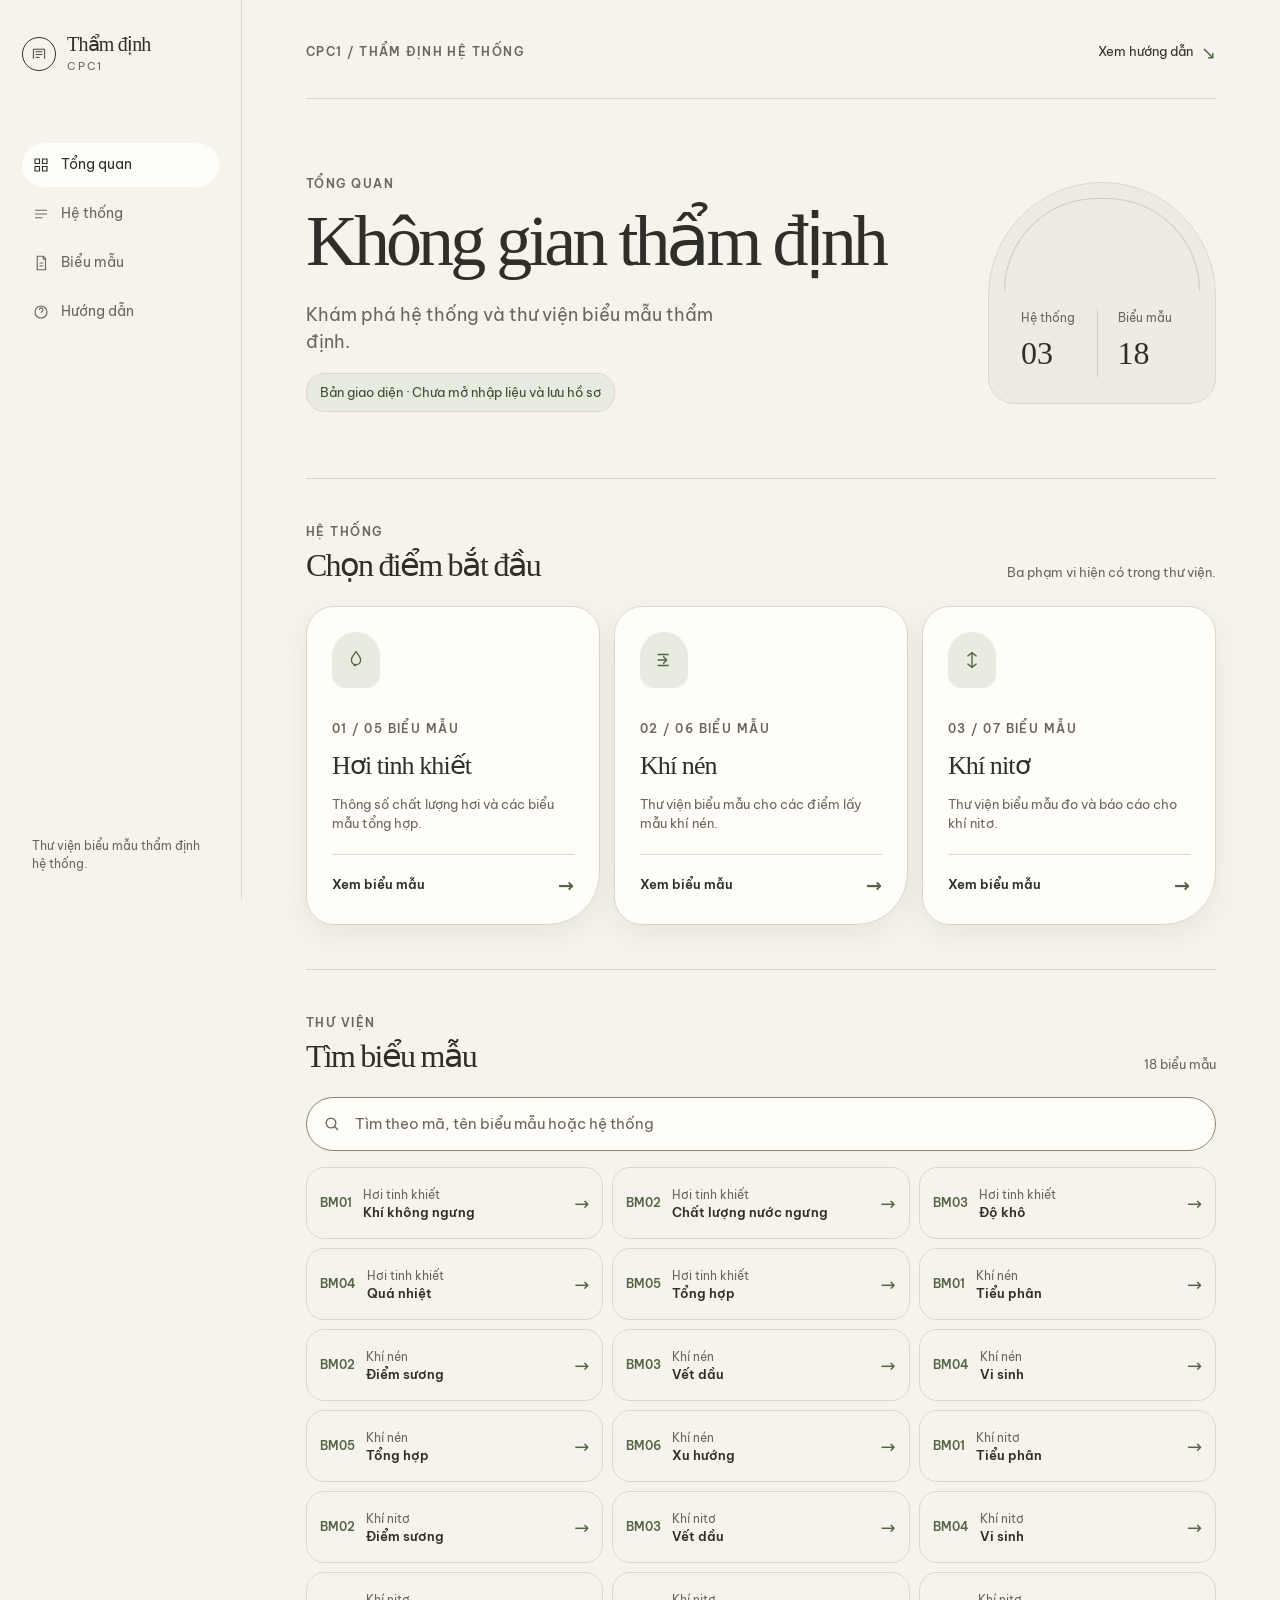
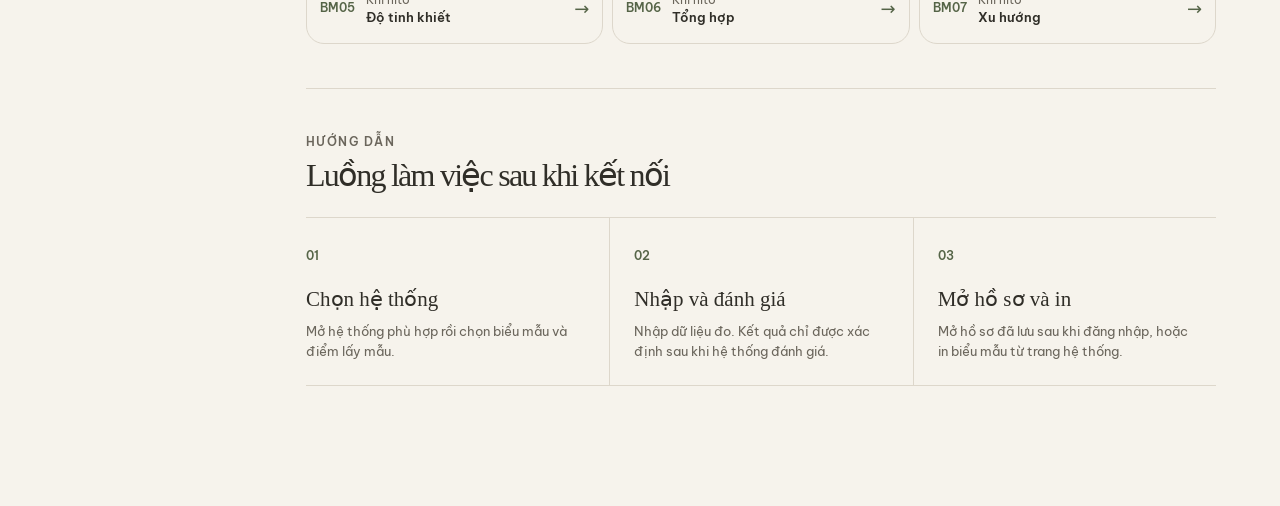
==== index.html @ d6c69bbc "Publish Tham dinh interface catalogue" ====
<!doctype html>
<html lang="vi">
  <head>
    <meta charset="utf-8" />
    <meta name="viewport" content="width=device-width, initial-scale=1" />
    <meta name="color-scheme" content="light" />
    <title>Thẩm định | CPC1</title>
    <link rel="stylesheet" href="./theme.css" />
    <link rel="stylesheet" href="./home.css" />
  <link rel="stylesheet" href="./publication.css"></head>
  <body>
    <a class="skip-link" href="#main-content">Bỏ qua điều hướng</a>
    <div class="home-shell">
      <aside class="home-sidebar" aria-label="Điều hướng chính">
        <a
          class="home-brand"
          href="./index.html"
          aria-label="Thẩm định, trang tổng quan"
          ><svg class="brand-glyph" viewBox="0 0 32 32" aria-hidden="true">
            <path d="M6 24.5V7.5h20v17M10 12h12M10 17h12M10 22h7" /></svg
          ><span><strong>Thẩm định</strong><small>CPC1</small></span></a
        >
        <nav class="primary-nav" aria-label="Khu vực">
          <a href="#tong-quan" aria-current="page"
            ><svg viewBox="0 0 24 24" aria-hidden="true">
              <path
                d="M4 4h6v6H4zM14 4h6v6h-6zM4 14h6v6H4zM14 14h6v6h-6z"
              /></svg
            >Tổng quan</a
          ><a href="#he-thong"
            ><svg viewBox="0 0 24 24" aria-hidden="true">
              <path d="M4 7h16M4 12h16M4 17h10" /></svg
            >Hệ thống</a
          ><a href="#bieu-mau"
            ><svg viewBox="0 0 24 24" aria-hidden="true">
              <path d="M7 3h8l3 3v15H7zM15 3v4h4M10 12h5M10 16h5" /></svg
            >Biểu mẫu</a
          ><a href="#huong-dan"
            ><svg viewBox="0 0 24 24" aria-hidden="true">
              <circle cx="12" cy="12" r="8" />
              <path
                d="M9.8 9a2.4 2.4 0 1 1 3.7 2c-.9.5-1.5 1-1.5 2.1M12 16.8h.01"
              /></svg
            >Hướng dẫn</a
          >
        </nav>
        <p class="sidebar-note">
          Thư viện biểu mẫu thẩm định hệ thống.
        </p>
      </aside>
      <main id="main-content" tabindex="-1">
        <header class="home-header">
          <p class="section-kicker">CPC1 / THẨM ĐỊNH HỆ THỐNG</p>
          <a class="header-guide" href="#huong-dan"
            >Xem hướng dẫn <span aria-hidden="true">↘</span></a
          >
        </header>
        <section id="tong-quan" class="intro" aria-labelledby="page-title">
          <div>
            <p class="eyebrow">TỔNG QUAN</p>
            <h1 id="page-title">Không gian thẩm định</h1>
            <p class="lede">Khám phá hệ thống và thư viện biểu mẫu thẩm định.</p><p class="publication-home-note">Bản giao diện · Chưa mở nhập liệu và lưu hồ sơ</p>
          </div>
          <dl class="scope-counts" aria-label="Phạm vi thư viện hiện có">
            <div>
              <dt>Hệ thống</dt>
              <dd>03</dd>
            </div>
            <div>
              <dt>Biểu mẫu</dt>
              <dd>18</dd>
            </div>
          </dl>
        </section>
        <section
          id="he-thong"
          class="systems-section"
          aria-labelledby="systems-title"
        >
          <div class="section-heading">
            <div>
              <p class="eyebrow">HỆ THỐNG</p>
              <h2 id="systems-title">Chọn điểm bắt đầu</h2>
            </div>
            <p>Ba phạm vi hiện có trong thư viện.</p>
          </div>
          <div class="systems-grid">
            <article class="system-card">
              <div class="card-icon">
                <svg viewBox="0 0 24 24" aria-hidden="true">
                  <path
                    d="M12 3c2.8 3.4 5 5.8 5 9.1A5 5 0 0 1 7 12.1C7 8.8 9.2 6.4 12 3zM9 17c.8.8 1.8 1.2 3 1.2"
                  />
                </svg>
              </div>
              <p class="card-index">01 / 05 BIỂU MẪU</p>
              <h3>Hơi tinh khiết</h3>
              <p>Thông số chất lượng hơi và các biểu mẫu tổng hợp.</p>
              <a href="./steam.html"
                >Xem biểu mẫu <span aria-hidden="true">→</span></a
              >
            </article>
            <article class="system-card">
              <div class="card-icon">
                <svg viewBox="0 0 24 24" aria-hidden="true">
                  <path d="M5 12h9M11 8l4 4-4 4M5 6h12M5 18h12" />
                </svg>
              </div>
              <p class="card-index">02 / 06 BIỂU MẪU</p>
              <h3>Khí nén</h3>
              <p>Thư viện biểu mẫu cho các điểm lấy mẫu khí nén.</p>
              <a href="./gas.html?system=air"
                >Xem biểu mẫu <span aria-hidden="true">→</span></a
              >
            </article>
            <article class="system-card">
              <div class="card-icon">
                <svg viewBox="0 0 24 24" aria-hidden="true">
                  <path d="M12 4v16M7 8l5-4 5 4M7 16l5 4 5-4" />
                </svg>
              </div>
              <p class="card-index">03 / 07 BIỂU MẪU</p>
              <h3>Khí nitơ</h3>
              <p>Thư viện biểu mẫu đo và báo cáo cho khí nitơ.</p>
              <a href="./gas.html?system=nitrogen"
                >Xem biểu mẫu <span aria-hidden="true">→</span></a
              >
            </article>
          </div>
        </section>
        <section
          id="bieu-mau"
          class="library-section"
          aria-labelledby="library-title"
        >
          <div class="section-heading">
            <div>
              <p class="eyebrow">THƯ VIỆN</p>
              <h2 id="library-title">Tìm biểu mẫu</h2>
            </div>
            <p id="form-count" aria-live="polite">18 biểu mẫu</p>
          </div>
          <label class="form-search" for="form-search"
            ><svg viewBox="0 0 24 24" aria-hidden="true">
              <circle cx="10.8" cy="10.8" r="5.8" />
              <path d="m15 15 4.3 4.3" /></svg
            ><span class="sr-only">Tìm theo mã, tên biểu mẫu hoặc hệ thống</span
            ><input
              id="form-search"
              type="search"
              placeholder="Tìm theo mã, tên biểu mẫu hoặc hệ thống"
              autocomplete="off"
          /></label>
          <div id="form-results" class="form-results" aria-live="polite"></div>
          <p id="empty-results" class="empty-results" hidden>
            Chưa tìm thấy biểu mẫu phù hợp. Thử tìm theo mã BM hoặc tên hệ
            thống.
          </p>
        </section>
        <section
          id="huong-dan"
          class="guides-section"
          aria-labelledby="guides-title"
        >
          <div class="section-heading">
            <div>
              <p class="eyebrow">HƯỚNG DẪN</p>
              <h2 id="guides-title">Luồng làm việc sau khi kết nối</h2>
            </div>
          </div>
          <div class="guides-grid">
            <article>
              <span>01</span>
              <h3>Chọn hệ thống</h3>
              <p>Mở hệ thống phù hợp rồi chọn biểu mẫu và điểm lấy mẫu.</p>
            </article>
            <article>
              <span>02</span>
              <h3>Nhập và đánh giá</h3>
              <p>
                Nhập dữ liệu đo. Kết quả chỉ được xác định sau khi hệ thống đánh
                giá.
              </p>
            </article>
            <article>
              <span>03</span>
              <h3>Mở hồ sơ và in</h3>
              <p>
                Mở hồ sơ đã lưu sau khi đăng nhập, hoặc in biểu mẫu từ trang hệ
                thống.
              </p>
            </article>
          </div>
          
        </section>
      </main>
    </div>
    <script src="./home.js" defer></script>
  <script src="./publication.js" defer></script></body>
</html>
---- theme.css ----
@font-face {
  font-family: "Be Vietnam Pro";
  src: url("./fonts/BeVietnamPro-Regular.ttf") format("truetype");
  font-style: normal;
  font-weight: 400;
  font-display: swap;
}
@font-face {
  font-family: "Be Vietnam Pro";
  src: url("./fonts/BeVietnamPro-Medium.ttf") format("truetype");
  font-style: normal;
  font-weight: 500;
  font-display: swap;
}
@font-face {
  font-family: "Be Vietnam Pro";
  src: url("./fonts/BeVietnamPro-SemiBold.ttf") format("truetype");
  font-style: normal;
  font-weight: 600;
  font-display: swap;
}

:root {
  --td-bg: #f6f3ec;
  --td-surface: #fffdf8;
  --td-ink: #302e28;
  --td-muted: #6b665c;
  --td-line: #ddd7cb;
  --td-accent: #556447;
  --td-accent-deep: #3f4c35;
  --td-accent-soft: #e8ebdf;
  --td-pass: #296247;
  --td-pass-soft: #e6f0e9;
  --td-fail: #a63a35;
  --td-fail-soft: #fae9e7;
  --td-warning: #86651d;
  --td-warning-soft: #faf1d7;
  --td-radius: 16px;
  --td-shadow: 0 10px 30px rgb(66 58 41 / 7%);
  --td-focus: #9a6c18;
}

body { font-family: "Be Vietnam Pro", ui-sans-serif, system-ui, -apple-system, "Segoe UI", Arial, sans-serif; }

@media (max-width: 760px) {
  .shell { padding: 20px 12px 48px; }
  .masthead { display: block; }
  .top-actions { margin-top: 16px; }
  .workspace { grid-template-columns: minmax(0, 1fr); }
  .workspace > .sidebar { position: static; }
  .point-list { max-height: 250px; }
  .content-heading { display: block; }
  .content-heading .status { margin-top: 10px; }
  .summary-row { grid-template-columns: minmax(0, 1fr); }
  .actionbar { position: static; }
  .actionbar .actions { width: 100%; }
  .actionbar .actions button { flex: 1 1 145px; }
}

@media (max-width: 390px) {
  .shell { padding: 14px 8px 32px; }
  .workspace > .content, .workspace > .sidebar { padding: 14px; }
  .actionbar .actions button { flex-basis: 100%; }
  .field-grid { grid-template-columns: minmax(0, 1fr); }
}

@media (prefers-reduced-motion: reduce) {
  *, *::before, *::after { scroll-behavior: auto !important; transition: none !important; }
}
---- home.css ----
* {
  box-sizing: border-box;
}
.sr-only {
  position: absolute;
  width: 1px;
  height: 1px;
  padding: 0;
  margin: -1px;
  overflow: hidden;
  clip-path: inset(50%);
  white-space: nowrap;
  border: 0;
}
html {
  scroll-behavior: smooth;
}
body {
  margin: 0;
  background: var(--td-bg);
  color: var(--td-ink);
  font-family: "Be Vietnam Pro", ui-sans-serif, system-ui, sans-serif;
  font-size: 16px;
  line-height: 1.5;
}
.skip-link {
  position: fixed;
  z-index: 20;
  top: 10px;
  left: 10px;
  padding: 0.7rem 1rem;
  background: var(--td-ink);
  color: #fff;
  transform: translateY(-150%);
  border-radius: 7px;
}
.skip-link:focus {
  transform: translateY(0);
}
.home-shell {
  display: grid;
  grid-template-columns: 242px minmax(0, 1fr);
  min-height: 100vh;
}
.home-sidebar {
  position: sticky;
  top: 0;
  height: 100vh;
  padding: 34px 22px 26px;
  border-right: 1px solid var(--td-line);
  display: flex;
  flex-direction: column;
}
.home-brand {
  display: flex;
  align-items: center;
  gap: 11px;
  width: max-content;
  color: inherit;
  text-decoration: none;
}
.brand-glyph {
  width: 34px;
  height: 34px;
  padding: 7px;
  border: 1px solid var(--td-ink);
  border-radius: 50%;
  fill: none;
  stroke: currentColor;
  stroke-width: 1.6;
}
.home-brand strong {
  display: block;
  font-family: Georgia, serif;
  font-size: 20px;
  font-weight: 500;
  letter-spacing: -0.04em;
  line-height: 1;
}
.home-brand small {
  display: block;
  color: var(--td-muted);
  font-size: 11px;
  letter-spacing: 0.16em;
  margin-top: 4px;
}
.primary-nav {
  display: grid;
  gap: 5px;
  margin-top: 68px;
}
.primary-nav a {
  display: flex;
  align-items: center;
  gap: 11px;
  min-height: 44px;
  padding: 0 10px;
  border-radius: 24px;
  color: var(--td-muted);
  text-decoration: none;
  font-size: 14px;
}
.primary-nav a:hover,
.primary-nav a:focus-visible,
.primary-nav a[aria-current] {
  background: var(--td-surface);
  color: var(--td-ink);
}
.primary-nav svg {
  width: 18px;
  height: 18px;
  fill: none;
  stroke: currentColor;
  stroke-width: 1.5;
}
.sidebar-note {
  margin: auto 10px 0;
  color: var(--td-muted);
  font-size: 12px;
  line-height: 1.55;
}
main {
  width: min(1100px, 100%);
  padding: 30px clamp(24px, 5vw, 72px) 76px;
  margin: 0 auto;
}
.home-header {
  display: flex;
  align-items: center;
  justify-content: space-between;
  padding-bottom: 24px;
  border-bottom: 1px solid var(--td-line);
}
.section-kicker,
.eyebrow {
  margin: 0;
  color: var(--td-muted);
  font-size: 12px;
  font-weight: 600;
  letter-spacing: 0.12em;
}
.header-guide {
  min-height: 44px;
  display: inline-flex;
  align-items: center;
  gap: 8px;
  color: var(--td-ink);
  font-size: 13px;
  text-decoration: none;
}
.header-guide span {
  color: var(--td-accent);
  font-size: 18px;
}
.intro {
  display: flex;
  justify-content: space-between;
  gap: 32px;
  padding: 76px 0 66px;
}
.intro h1,
.section-heading h2 {
  font-family: Georgia, "Times New Roman", serif;
  font-weight: 400;
  letter-spacing: -0.055em;
}
.intro h1 {
  font-size: clamp(44px, 6vw, 72px);
  line-height: 1.08;
  margin: 10px 0 20px;
}
.lede {
  max-width: 440px;
  margin: 0;
  color: var(--td-muted);
  font-size: 18px;
}
.scope-counts {
  position: relative;
  display: flex;
  flex: 0 0 228px;
  align-self: center;
  align-items: flex-end;
  min-height: 222px;
  margin: 0;
  padding: 36px 22px 26px;
  border: 1px solid var(--td-line);
  border-radius: 120px 120px 28px 28px;
  background: #eeebe3;
}
.scope-counts::before {
  content: "";
  position: absolute;
  inset: 15px 15px 112px;
  border: 1px solid #d2cbbc;
  border-bottom: 0;
  border-radius: 100px 100px 0 0;
  pointer-events: none;
}
.scope-counts div {
  flex: 1;
  min-width: 0;
  padding-left: 10px;
}
.scope-counts div + div {
  border-left: 1px solid #d2cbbc;
  padding-left: 20px;
}
.scope-counts dt {
  color: var(--td-muted);
  font-size: 12px;
}
.scope-counts dd {
  margin: 2px 0 0;
  font-family: Georgia, serif;
  font-size: 32px;
}
.systems-section,
.library-section,
.guides-section {
  padding: 44px 0;
  border-top: 1px solid var(--td-line);
}
.section-heading {
  display: flex;
  align-items: end;
  justify-content: space-between;
  gap: 20px;
  margin-bottom: 23px;
}
.section-heading h2 {
  font-size: 32px;
  line-height: 1.1;
  margin: 7px 0 0;
}
.section-heading > p {
  max-width: 250px;
  margin: 0;
  color: var(--td-muted);
  font-size: 13px;
  text-align: right;
}
.systems-grid {
  display: grid;
  grid-template-columns: repeat(3, 1fr);
  gap: 14px;
}
.system-card {
  display: flex;
  flex-direction: column;
  min-height: 306px;
  padding: 25px;
  background: var(--td-surface);
  border: 1px solid var(--td-line);
  border-radius: 28px 28px 52px 28px;
  box-shadow: var(--td-shadow);
  transition: border-color 180ms ease, box-shadow 180ms ease;
}
.system-card:hover,
.system-card:focus-within {
  border-color: #b0b59f;
  box-shadow: 0 12px 28px rgb(66 58 41 / 8%);
}
.card-icon {
  width: 48px;
  height: 56px;
  display: grid;
  place-items: center;
  border-radius: 28px 28px 16px 16px;
  background: var(--td-accent-soft);
  color: var(--td-accent);
}
.card-icon svg {
  width: 22px;
  fill: none;
  stroke: currentColor;
  stroke-width: 1.5;
}
.card-index {
  margin: 32px 0 8px;
  color: var(--td-muted);
  font-size: 12px;
  font-weight: 600;
  letter-spacing: 0.12em;
}
.system-card h3 {
  margin: 0;
  font-family: Georgia, serif;
  font-size: 26px;
  font-weight: 400;
  letter-spacing: -0.035em;
}
.system-card > p:not(.card-index) {
  margin: 10px 0 20px;
  color: var(--td-muted);
  font-size: 13px;
}
.system-card a {
  display: flex;
  justify-content: space-between;
  align-items: center;
  min-height: 44px;
  margin-top: auto;
  padding-top: 16px;
  border-top: 1px solid var(--td-line);
  color: var(--td-ink);
  font-size: 13px;
  font-weight: 650;
  text-decoration: none;
}
.system-card a span {
  color: var(--td-accent);
  font-size: 19px;
}
.form-search {
  display: flex;
  align-items: center;
  gap: 11px;
  padding: 0 15px;
  border: 1px solid #888476;
  border-radius: 28px;
  background: var(--td-surface);
  min-height: 54px;
}
.form-search:focus-within {
  outline: 2px solid var(--td-accent);
  outline-offset: 3px;
  border-color: var(--td-accent);
}
.form-search svg {
  width: 20px;
  flex: none;
  fill: none;
  stroke: var(--td-muted);
  stroke-width: 1.6;
}
.form-search input {
  width: 100%;
  border: 0;
  outline: 0;
  background: transparent;
  color: var(--td-ink);
  font: inherit;
  font-size: 15px;
}
.form-search input::placeholder {
  color: var(--td-muted);
}
.form-results {
  display: grid;
  grid-template-columns: repeat(3, 1fr);
  gap: 9px;
  margin-top: 16px;
}
.form-result {
  display: grid;
  grid-template-columns: auto 1fr auto;
  align-items: center;
  gap: 11px;
  min-height: 72px;
  padding: 10px 13px;
  border: 1px solid var(--td-line);
  border-radius: 18px;
  background: transparent;
  color: inherit;
  text-decoration: none;
}
.form-result:hover,
.form-result:focus-visible {
  background: var(--td-surface);
  border-color: #c7beae;
}
.form-code {
  color: var(--td-accent);
  font-size: 12px;
  font-weight: 600;
}
.form-result small,
.form-result strong {
  display: block;
}
.form-result small {
  color: var(--td-muted);
  font-size: 12px;
}
.form-result strong {
  font-size: 13px;
  line-height: 1.25;
}
.result-arrow {
  color: var(--td-accent);
  font-size: 18px;
}
.empty-results {
  padding: 20px 0;
  margin: 0;
  color: var(--td-muted);
}
.guides-grid {
  display: grid;
  grid-template-columns: repeat(3, 1fr);
  border-top: 1px solid var(--td-line);
  border-bottom: 1px solid var(--td-line);
}
.guides-grid article {
  padding: 24px 24px 24px 0;
}
.guides-grid article + article {
  padding-left: 24px;
  border-left: 1px solid var(--td-line);
}
.guides-grid span {
  color: var(--td-accent);
  font-size: 12px;
  font-weight: 700;
}
.guides-grid h3 {
  margin: 18px 0 7px;
  font-family: Georgia, serif;
  font-size: 21px;
  font-weight: 400;
}
.guides-grid p {
  margin: 0;
  color: var(--td-muted);
  font-size: 13px;
}
.record-links {
  display: grid;
  grid-template-columns: 1.5fr repeat(3, 1fr);
  gap: 8px;
  align-items: center;
  padding-top: 22px;
}
.record-links p {
  margin: 0;
  color: var(--td-muted);
  font-size: 12px;
}
.record-links a {
  display: flex;
  align-items: center;
  justify-content: space-between;
  min-height: 44px;
  padding: 0 12px;
  border-bottom: 1px solid var(--td-line);
  color: var(--td-ink);
  font-size: 13px;
  text-decoration: none;
}
.record-links a span {
  color: var(--td-accent);
}
a:focus-visible {
  outline: 2px solid var(--td-accent);
  outline-offset: 3px;
}
@media (max-width: 850px) {
  .home-shell {
    display: block;
  }
  .home-sidebar {
    position: static;
    height: auto;
    padding: 18px 24px;
    border-right: 0;
    border-bottom: 1px solid var(--td-line);
    gap: 18px;
  }
  .primary-nav {
    display: flex;
    overflow: auto;
    gap: 2px;
    margin: 0;
  }
  .primary-nav a {
    padding: 0 9px;
    white-space: nowrap;
  }
  .sidebar-note {
    display: none;
  }
  main {
    padding: 24px 24px 60px;
  }
  .intro {
    padding: 58px 0 48px;
  }
  .systems-grid,
  .form-results {
    grid-template-columns: repeat(2, 1fr);
  }
  .systems-grid .system-card:last-child {
    grid-column: span 2;
  }
  .record-links {
    grid-template-columns: 1fr 1fr;
  }
  .record-links p {
    grid-column: 1/-1;
  }
}
@media (max-width: 560px) {
  .home-header {
    align-items: flex-start;
  }
  .section-kicker {
    line-height: 1.4;
  }
  .header-guide {
    font-size: 12px;
  }
  .intro {
    display: block;
    padding: 48px 0 40px;
  }
  .intro h1 {
    font-size: 47px;
  }
  .lede {
    font-size: 16px;
  }
  .scope-counts {
    margin-top: 35px;
    align-self: auto;
    min-height: 0;
    padding: 20px 24px;
    border-radius: 32px 32px 16px 16px;
  }
  .scope-counts::before {
    display: none;
  }
  .scope-counts div {
    min-width: 0;
    flex: 1;
  }
  .section-heading {
    align-items: start;
  }
  .section-heading h2 {
    font-size: 28px;
  }
  .section-heading > p {
    font-size: 12px;
  }
  .systems-grid,
  .form-results,
  .guides-grid {
    grid-template-columns: 1fr;
  }
  .systems-grid .system-card:last-child {
    grid-column: auto;
  }
  .system-card {
    min-height: 260px;
  }
  .guides-grid article,
  .guides-grid article + article {
    padding: 20px 0;
    border-left: 0;
  }
  .guides-grid article + article {
    border-top: 1px solid var(--td-line);
  }
  .record-links {
    grid-template-columns: 1fr;
  }
  .record-links a {
    padding-left: 0;
    padding-right: 0;
  }
  .form-search input {
    min-width: 0;
  }
  .primary-nav a {
    font-size: 13px;
  }
  .primary-nav svg {
    display: none;
  }
}
@media (prefers-reduced-motion: reduce) {
  html {
    scroll-behavior: auto;
  }
  * {
    transition: none !important;
    animation: none !important;
  }
}
---- publication.css ----
.publication-home-note{display:inline-block;margin:18px 0 0;padding:8px 13px;border:1px solid var(--td-line);border-radius:18px;color:var(--td-accent-deep);background:var(--td-accent-soft);font-size:13px;line-height:1.6}
.publication-mark{width:36px;height:36px;border:1px solid var(--td-ink);border-radius:50%;display:grid;place-items:center;font-family:Georgia,serif;font-size:22px}
.publication-back{display:inline-flex;align-items:center;min-height:44px;color:var(--td-accent-deep);text-decoration:none;font-weight:500;margin:18px 0}
.publication-forms{display:grid;gap:8px;margin-top:12px}.publication-forms a{display:flex;align-items:center;gap:10px;min-height:48px;padding:10px 12px;border-radius:18px;text-decoration:none;color:var(--td-ink);font-size:13px;line-height:1.5}.publication-forms a span{font-size:12px;color:var(--td-muted);flex-shrink:0}.publication-forms a:hover,.publication-forms a[aria-current=page]{background:var(--td-accent-soft)}
.publication-systems{display:flex;flex-wrap:wrap;gap:8px}.publication-systems a{display:inline-flex;align-items:center;padding:8px 12px;min-height:44px;border:1px solid var(--td-line);border-radius:24px;text-decoration:none;color:var(--td-ink);font-size:13px}.publication-systems a[aria-current=page]{background:var(--td-accent-soft);border-color:var(--td-accent)}
.publication-form-card{padding:clamp(22px,4vw,44px);background:var(--td-surface);border:1px solid var(--td-line);border-radius:32px 32px 56px 32px;box-shadow:var(--td-shadow)}.publication-form-card h2{font:400 clamp(26px,3vw,38px)/1.3 Georgia,serif;margin:12px 0 18px}.publication-form-card>p:not(.eyebrow){color:var(--td-muted);line-height:1.8;max-width:700px}.publication-notice{padding:20px 24px;margin-top:28px;border-left:3px solid var(--td-accent);background:var(--td-accent-soft);border-radius:0 12px 12px 0}.publication-notice strong{font-size:15px}.publication-notice p{font-size:14px;line-height:1.8;margin:10px 0 0;color:var(--td-ink)}
.publication-flow{padding:36px 0}.publication-flow h2{font-size:18px;font-weight:500}.publication-flow ol{display:flex;flex-wrap:wrap;gap:14px 28px;padding-left:24px;font-size:14px;line-height:1.8;color:var(--td-muted)}.publication-flow>p{font-size:13px;line-height:1.8;color:var(--td-muted)}
@media(max-width:760px){.publication-forms{grid-template-columns:repeat(2,minmax(0,1fr))}.publication-forms a{font-size:12px;padding:8px;gap:6px}.publication-systems{margin-top:12px}.publication-notice{padding:16px}.publication-flow ol{display:grid;gap:8px}}

@media(max-width:1050px){body[data-publication-module] .home-header{align-items:flex-start;flex-direction:column;gap:12px}}
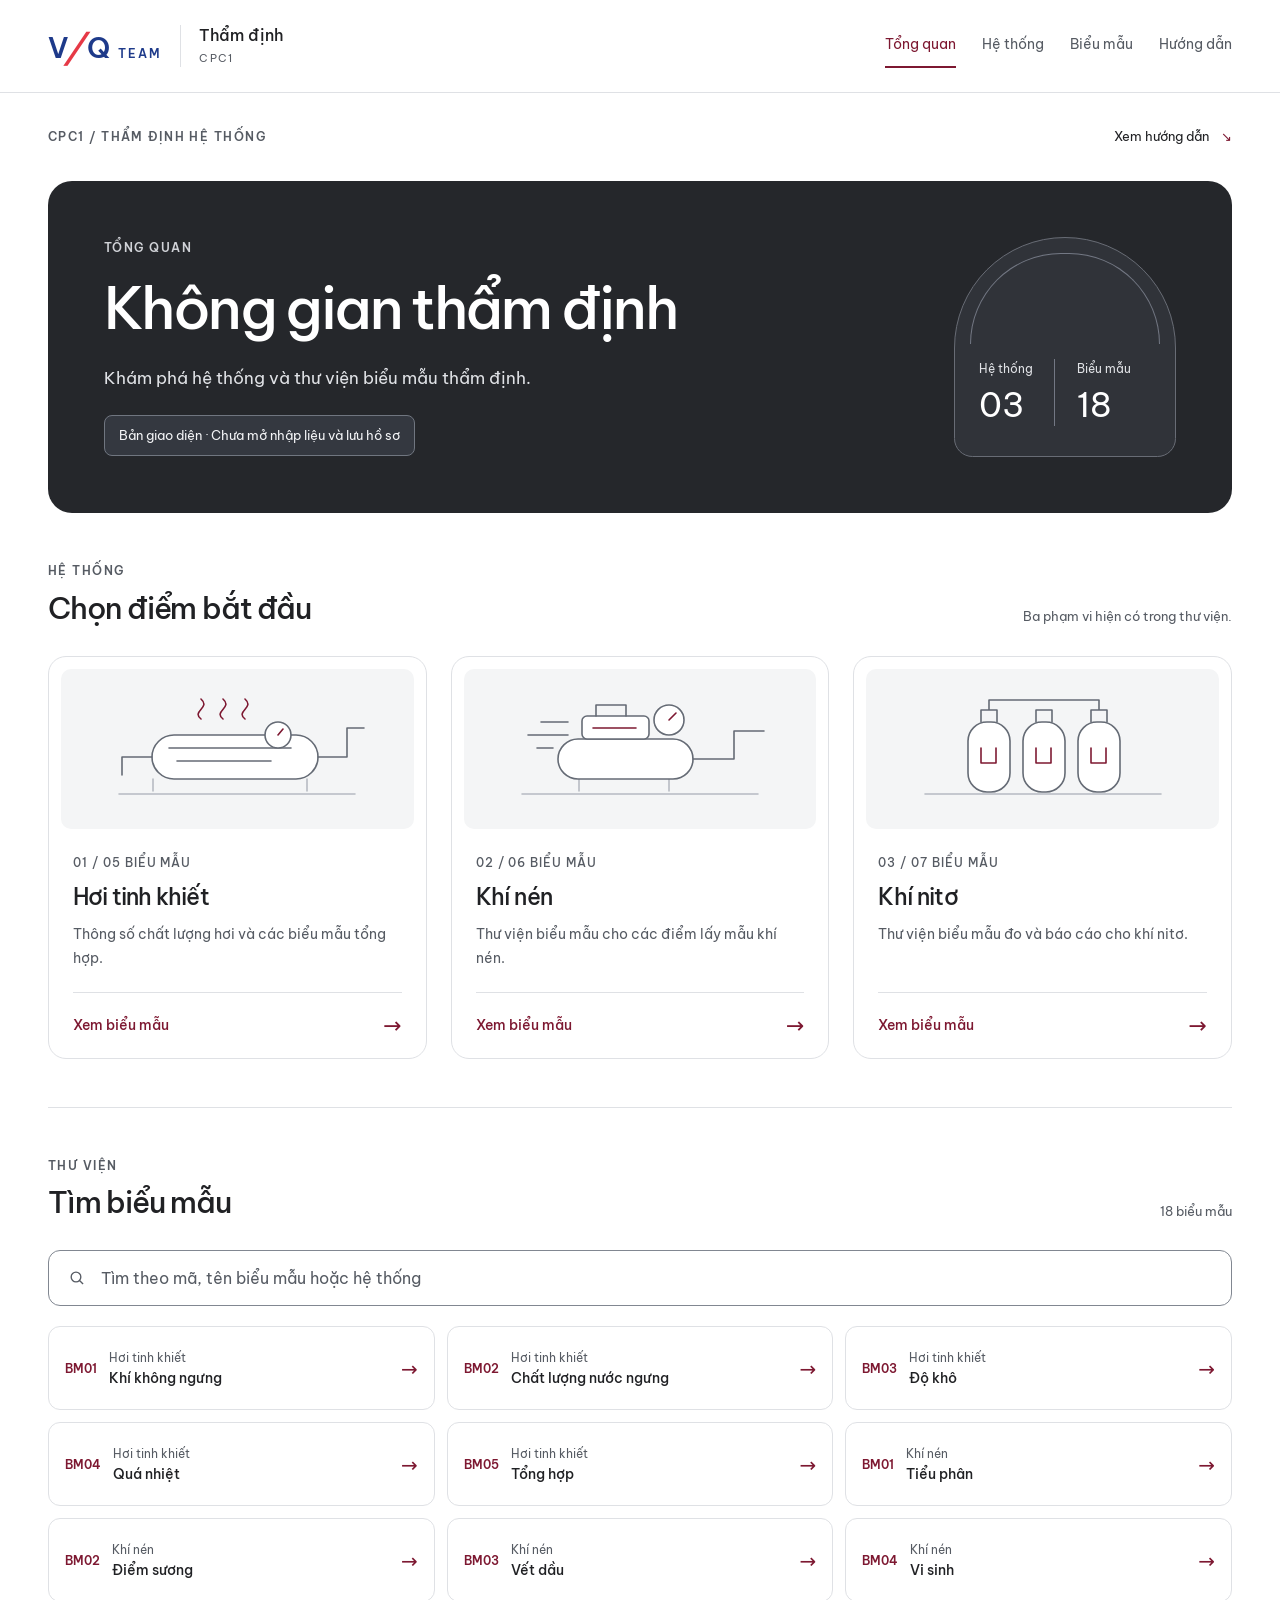
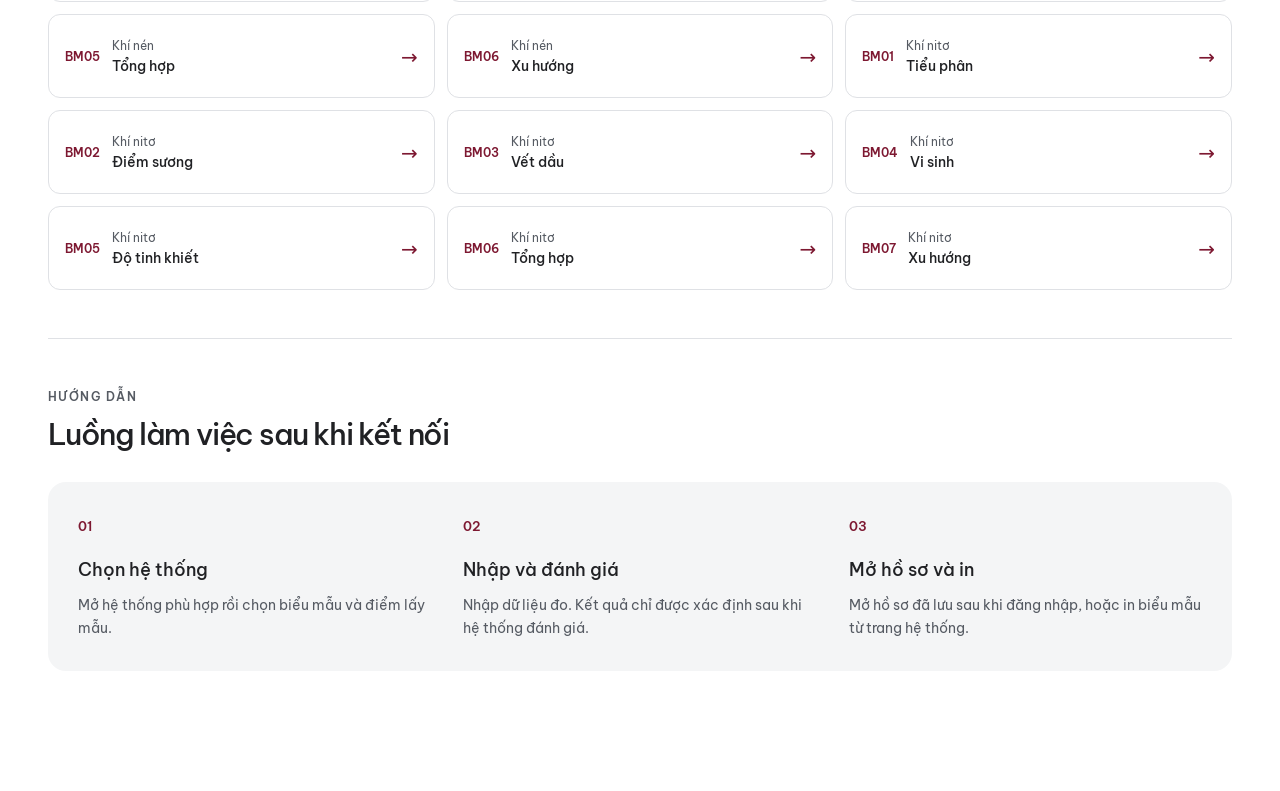
==== commit 9efe6878: "Publish white VQ team design inspired by interior catalogue" ====
--- a/index.html
+++ b/index.html
@@ -7,19 +7,14 @@
     <title>Thẩm định | CPC1</title>
     <link rel="stylesheet" href="./theme.css" />
     <link rel="stylesheet" href="./home.css" />
-  <link rel="stylesheet" href="./publication.css"></head>
+    <link rel="stylesheet" href="./brand.css">
+  <link rel="icon" type="image/svg+xml" href="./favicon.svg">
+<link rel="stylesheet" href="./publication.css"></head>
   <body>
     <a class="skip-link" href="#main-content">Bỏ qua điều hướng</a>
     <div class="home-shell">
       <aside class="home-sidebar" aria-label="Điều hướng chính">
-        <a
-          class="home-brand"
-          href="./index.html"
-          aria-label="Thẩm định, trang tổng quan"
-          ><svg class="brand-glyph" viewBox="0 0 32 32" aria-hidden="true">
-            <path d="M6 24.5V7.5h20v17M10 12h12M10 17h12M10 22h7" /></svg
-          ><span><strong>Thẩm định</strong><small>CPC1</small></span></a
-        >
+        <a class="home-brand" href="./index.html" aria-label="V/Q team, Thẩm định, trang tổng quan"><span class="vq-wordmark" role="img" aria-label="V/Q team"><b>V</b><i aria-hidden="true">/</i><b>Q</b><small>team</small></span><span class="brand-product"><strong>Thẩm định</strong><small>CPC1</small></span></a>
         <nav class="primary-nav" aria-label="Khu vực">
           <a href="#tong-quan" aria-current="page"
             ><svg viewBox="0 0 24 24" aria-hidden="true">
@@ -86,13 +81,7 @@
           </div>
           <div class="systems-grid">
             <article class="system-card">
-              <div class="card-icon">
-                <svg viewBox="0 0 24 24" aria-hidden="true">
-                  <path
-                    d="M12 3c2.8 3.4 5 5.8 5 9.1A5 5 0 0 1 7 12.1C7 8.8 9.2 6.4 12 3zM9 17c.8.8 1.8 1.2 3 1.2"
-                  />
-                </svg>
-              </div>
+              <div class="card-icon"><svg viewBox="0 0 300 140" aria-hidden="true"><path d="M32 115h236M66 112v-12M220 112v-12" stroke="#b7bbc2"/><rect x="65" y="56" width="166" height="44" rx="22" fill="#fff"/><path d="M82 69h122M90 82h94M231 78h29V49h17M65 78H35V96"/><circle cx="191" cy="56" r="13" fill="#fff"/><path d="m191 56 5-6M114 40c-10-8 10-11 0-20M136 40c-10-8 10-11 0-20M158 40c-10-8 10-11 0-20" stroke="#7d1831"/></svg></div>
               <p class="card-index">01 / 05 BIỂU MẪU</p>
               <h3>Hơi tinh khiết</h3>
               <p>Thông số chất lượng hơi và các biểu mẫu tổng hợp.</p>
@@ -101,11 +90,7 @@
               >
             </article>
             <article class="system-card">
-              <div class="card-icon">
-                <svg viewBox="0 0 24 24" aria-hidden="true">
-                  <path d="M5 12h9M11 8l4 4-4 4M5 6h12M5 18h12" />
-                </svg>
-              </div>
+              <div class="card-icon"><svg viewBox="0 0 300 140" aria-hidden="true"><path d="M32 115h236M89 100v12M179 100v12" stroke="#b7bbc2"/><rect x="68" y="60" width="135" height="40" rx="20" fill="#fff"/><rect x="92" y="37" width="67" height="23" rx="5" fill="#fff"/><path d="M106 37V26h30v11M203 80h41V52h30M51 43h27M38 56h40M47 69h16"/><circle cx="179" cy="41" r="15" fill="#fff"/><path d="m179 41 7-7M103 49h43" stroke="#7d1831"/></svg></div>
               <p class="card-index">02 / 06 BIỂU MẪU</p>
               <h3>Khí nén</h3>
               <p>Thư viện biểu mẫu cho các điểm lấy mẫu khí nén.</p>
@@ -114,11 +99,7 @@
               >
             </article>
             <article class="system-card">
-              <div class="card-icon">
-                <svg viewBox="0 0 24 24" aria-hidden="true">
-                  <path d="M12 4v16M7 8l5-4 5 4M7 16l5 4 5-4" />
-                </svg>
-              </div>
+              <div class="card-icon"><svg viewBox="0 0 300 140" aria-hidden="true"><path d="M32 115h236" stroke="#b7bbc2"/><rect x="75" y="43" width="42" height="70" rx="19" fill="#fff"/><rect x="130" y="43" width="42" height="70" rx="19" fill="#fff"/><rect x="185" y="43" width="42" height="70" rx="19" fill="#fff"/><path d="M88 43V31h16v12M143 43V31h16v12M198 43V31h16v12M96 31V21h110v10"/><path d="M88 69v15h15V69M143 69v15h15V69M198 69v15h15V69" stroke="#7d1831"/></svg></div>
               <p class="card-index">03 / 07 BIỂU MẪU</p>
               <h3>Khí nitơ</h3>
               <p>Thư viện biểu mẫu đo và báo cáo cho khí nitơ.</p>
--- a/theme.css
+++ b/theme.css
@@ -21,23 +21,25 @@
 }
 
 :root {
-  --td-bg: #f6f3ec;
-  --td-surface: #fffdf8;
-  --td-ink: #302e28;
-  --td-muted: #6b665c;
-  --td-line: #ddd7cb;
-  --td-accent: #556447;
-  --td-accent-deep: #3f4c35;
-  --td-accent-soft: #e8ebdf;
+  --td-bg: #ffffff;
+  --td-surface: #ffffff;
+  --td-ink: #202124;
+  --td-muted: #565b63;
+  --td-line: #dfe1e5;
+  --td-accent: #7d1831;
+  --td-accent-deep: #5b1124;
+  --td-accent-soft: #f7eef1;
   --td-pass: #296247;
   --td-pass-soft: #e6f0e9;
   --td-fail: #a63a35;
   --td-fail-soft: #fae9e7;
   --td-warning: #86651d;
   --td-warning-soft: #faf1d7;
-  --td-radius: 16px;
-  --td-shadow: 0 10px 30px rgb(66 58 41 / 7%);
-  --td-focus: #9a6c18;
+  --td-neutral-soft: #f4f5f6;
+  --td-control-line: #818791;
+  --td-radius: 14px;
+  --td-shadow: 0 10px 30px rgb(22 24 28 / 5%);
+  --td-focus: #1e3a8a;
 }
 
 body { font-family: "Be Vietnam Pro", ui-sans-serif, system-ui, -apple-system, "Segoe UI", Arial, sans-serif; }
--- a/home.css
+++ b/home.css
@@ -1,590 +1,130 @@
-* {
-  box-sizing: border-box;
+* { box-sizing: border-box; }
+html { scroll-behavior: smooth; scroll-padding-top: 24px; }
+body { margin: 0; background: var(--td-bg); color: var(--td-ink); font: 16px/1.65 "Be Vietnam Pro", system-ui, sans-serif; }
+.sr-only { position:absolute; width:1px; height:1px; padding:0; margin:-1px; overflow:hidden; clip-path:inset(50%); white-space:nowrap; border:0; }
+.skip-link { position:fixed; z-index:20; top:10px; left:10px; padding:12px 18px; background:var(--td-ink); color:white; transform:translateY(-160%); border-radius:8px; }
+.skip-link:focus { transform:none; }
+.home-shell { min-height:100vh; }
+.home-sidebar { display:flex; align-items:center; justify-content:space-between; gap:32px; padding:24px max(32px,calc((100vw - 1184px)/2)); border-bottom:1px solid var(--td-line); background:#fff; }
+.home-brand { display:flex; align-items:center; gap:18px; width:max-content; color:inherit; text-decoration:none; }
+.home-brand > .brand-product { border-left:1px solid var(--td-line); padding-left:18px; }
+.brand-product strong { display:block; font-size:16px; font-weight:500; line-height:1.3; }
+.brand-product small { display:block; color:var(--td-muted); font-size:11px; letter-spacing:.12em; margin-top:4px; }
+.primary-nav { display:flex; align-items:center; gap:26px; }
+.primary-nav a { display:flex; align-items:center; gap:8px; min-height:44px; padding:6px 0; border-bottom:2px solid transparent; color:var(--td-muted); text-decoration:none; font-size:14px; }
+.primary-nav a:hover, .primary-nav a[aria-current] { color:var(--td-accent); border-color:var(--td-accent); }
+.primary-nav svg { display:none; }
+.sidebar-note { display:none; }
+main { width:min(1280px,100%); margin:0 auto; padding:0 48px 72px; }
+.home-header { display:flex; justify-content:space-between; align-items:center; gap:20px; padding:22px 0; }
+.section-kicker, .eyebrow { margin:0; font-size:12px; font-weight:600; letter-spacing:.12em; color:var(--td-muted); }
+.header-guide { display:inline-flex; align-items:center; gap:12px; min-height:44px; font-size:13px; text-decoration:none; color:var(--td-ink); }
+.header-guide span { color:var(--td-accent); }
+.intro { position:relative; display:flex; align-items:center; justify-content:space-between; gap:42px; padding:56px; background:#25272b; color:#fff; border-radius:24px; overflow:hidden; }
+.intro > div { flex:1; min-width:0; }
+.intro .eyebrow { color:#d0d2d7; }
+.intro h1 { max-width:700px; margin:16px 0 22px; font-size:clamp(36px,4.5vw,60px); font-weight:500; line-height:1.18; letter-spacing:-.045em; text-wrap:balance; }
+.lede { max-width:560px; margin:0; font-size:17px; line-height:1.75; color:#e0e2e6; }
+.scope-counts { position:relative; display:flex; align-items:flex-end; flex:0 0 222px; min-height:220px; margin:0; padding:30px 24px; border:1px solid #686c75; border-radius:120px 120px 20px 20px; background:#303339; }
+.scope-counts::before { content:""; position:absolute; inset:15px 15px 112px; border:1px solid #737884; border-bottom:0; border-radius:100px 100px 0 0; pointer-events:none; }
+.scope-counts div { flex:1; min-width:0; }
+.scope-counts div + div { padding-left:22px; border-left:1px solid #737884; }
+.scope-counts dt { font-size:12px; color:#e0e2e6; }
+.scope-counts dd { margin:6px 0 0; font-size:34px; font-weight:400; line-height:1.2; }
+.systems-section, .library-section, .guides-section { padding:48px 0; }
+.library-section, .guides-section { border-top:1px solid var(--td-line); }
+.section-heading { display:flex; align-items:flex-end; justify-content:space-between; gap:24px; margin-bottom:28px; }
+.section-heading h2 { margin:8px 0 0; font-size:30px; font-weight:500; line-height:1.3; letter-spacing:-.04em; }
+.section-heading > p { max-width:270px; margin:0; color:var(--td-muted); font-size:13px; text-align:right; }
+.systems-grid { display:grid; grid-template-columns:repeat(3,minmax(0,1fr)); gap:24px; }
+.system-card { display:flex; flex-direction:column; padding:12px 12px 0; background:#fff; border:1px solid var(--td-line); border-radius:18px; overflow:hidden; transition:border-color 180ms ease, box-shadow 180ms ease; }
+.system-card:hover, .system-card:focus-within { border-color:#a8aab0; box-shadow:0 12px 28px rgb(22 24 28 / 7%); }
+.card-icon { display:grid; place-items:center; height:160px; border-radius:10px; background:var(--td-neutral-soft); color:#656b75; }
+.card-icon svg { width:100%; height:140px; max-width:300px; fill:none; stroke:currentColor; stroke-width:1.6; stroke-linecap:round; stroke-linejoin:round; }
+.card-index { margin:24px 12px 8px; font-size:12px; color:var(--td-muted); letter-spacing:.08em; font-weight:500; }
+.system-card h3 { margin:0 12px; font-size:23px; font-weight:500; letter-spacing:-.035em; line-height:1.4; }
+.system-card > p:not(.card-index) { margin:10px 12px 22px; font-size:14px; line-height:1.7; color:var(--td-muted); }
+.system-card a { display:flex; align-items:center; justify-content:space-between; gap:14px; min-height:54px; margin:auto 12px 0; padding:14px 0; border-top:1px solid var(--td-line); color:var(--td-accent); font-size:14px; font-weight:500; text-decoration:none; }
+.system-card a span { font-size:22px; }
+.form-search { display:flex; align-items:center; gap:12px; min-height:56px; padding:0 18px; background:#fff; border:1px solid var(--td-control-line); border-radius:12px; }
+.form-search:focus-within { outline:2px solid var(--td-focus); outline-offset:3px; }
+.form-search svg { width:20px; flex:none; fill:none; stroke:var(--td-muted); stroke-width:1.6; }
+.form-search input { width:100%; min-width:0; border:0; outline:0; background:transparent; color:var(--td-ink); font:inherit; }
+.form-search input::placeholder { color:var(--td-muted); }
+.form-results { display:grid; grid-template-columns:repeat(3,minmax(0,1fr)); gap:12px; margin-top:20px; }
+.form-result { display:grid; grid-template-columns:auto minmax(0,1fr) auto; gap:12px; align-items:center; min-height:84px; padding:14px 16px; border:1px solid var(--td-line); border-radius:12px; color:inherit; text-decoration:none; }
+.form-result:hover, .form-result:focus-visible { background:var(--td-neutral-soft); border-color:var(--td-control-line); }
+.form-code { font-size:12px; font-weight:600; color:var(--td-accent); }
+.form-result small, .form-result strong { display:block; }
+.form-result small { font-size:12px; color:var(--td-muted); }
+.form-result strong { font-size:14px; font-weight:500; line-height:1.45; }
+.result-arrow { color:var(--td-accent); font-size:20px; }
+.empty-results { margin:0; padding:24px 0; color:var(--td-muted); }
+.guides-grid { display:grid; grid-template-columns:repeat(3,minmax(0,1fr)); gap:32px; padding:30px; border-radius:18px; background:var(--td-neutral-soft); }
+.guides-grid span { color:var(--td-accent); font-size:13px; font-weight:600; }
+.guides-grid h3 { margin:16px 0 10px; font-size:18px; font-weight:500; }
+.guides-grid p { margin:0; font-size:14px; color:var(--td-muted); }
+.record-links { display:grid; grid-template-columns:1.5fr repeat(3,1fr); gap:16px; align-items:center; padding-top:24px; }
+.record-links p { margin:0; color:var(--td-muted); font-size:13px; }
+.record-links a { display:flex; justify-content:space-between; align-items:center; min-height:44px; color:var(--td-accent); text-decoration:none; font-size:14px; }
+a:focus-visible { outline:2px solid var(--td-focus); outline-offset:4px; border-radius:4px; }
+/* Catalogue module keeps a compact, stable form navigation. */
+body[data-publication-module] .home-shell { display:grid; grid-template-columns:260px minmax(0,1fr); }
+body[data-publication-module] .home-sidebar { display:flex; flex-direction:column; align-items:stretch; justify-content:flex-start; position:sticky; top:0; height:100vh; overflow-y:auto; padding:30px 22px; border-right:1px solid var(--td-line); border-bottom:0; gap:0; }
+body[data-publication-module] .home-brand { flex-wrap:wrap; gap:10px; }
+body[data-publication-module] main { padding:0 clamp(24px,4vw,60px) 60px; }
+body[data-publication-module] .intro { padding:36px; margin-bottom:32px; }
+body[data-publication-module] .intro h1 { font-size:clamp(36px,4vw,52px); }
+@media(max-width:1000px) {
+ .home-sidebar { padding:20px 28px; gap:20px; }
+ .primary-nav { gap:18px; }
+ main { padding:0 28px 56px; }
+ .intro { padding:40px; gap:28px; }
+ .scope-counts { flex-basis:190px; min-height:204px; padding:28px 18px; }
+ .systems-grid { gap:16px; }
+ .system-card h3 { font-size:21px; }
+ body[data-publication-module] .home-shell { grid-template-columns:224px minmax(0,1fr); }
+ body[data-publication-module] .home-brand > .brand-product { border-left:0; padding-left:0; }
+ .form-results { grid-template-columns:repeat(2,minmax(0,1fr)); }
 }
-.sr-only {
-  position: absolute;
-  width: 1px;
-  height: 1px;
-  padding: 0;
-  margin: -1px;
-  overflow: hidden;
-  clip-path: inset(50%);
-  white-space: nowrap;
-  border: 0;
+@media(max-width:760px) {
+ .home-sidebar { display:block; padding:20px 24px 0; }
+ .primary-nav { justify-content:space-between; gap:12px; margin-top:18px; }
+ .primary-nav a { font-size:13px; }
+ main { padding:0 24px 40px; }
+ .home-header { padding:14px 0; }
+ .section-kicker { font-size:11px; letter-spacing:.04em; }
+ .header-guide { font-size:12px; }
+ .intro { padding:30px; gap:26px; }
+ .intro h1 { font-size:38px; }
+ .lede { font-size:16px; }
+ .scope-counts { flex-basis:170px; min-height:200px; }
+ .systems-grid { grid-template-columns:1fr; }
+ .system-card { padding:12px 12px 0; }
+ .card-icon { height:180px; }
+ .card-icon svg { height:160px; }
+ .guides-grid { grid-template-columns:1fr; gap:24px; padding:26px; }
+ .guides-grid article + article { padding-top:24px; border-top:1px solid var(--td-line); }
+ .record-links { grid-template-columns:1fr 1fr; }
+ .record-links p { grid-column:1/-1; }
+ body[data-publication-module] .home-shell { display:block; }
+ body[data-publication-module] .home-sidebar { position:static; height:auto; padding:22px 24px; border-right:0; border-bottom:1px solid var(--td-line); }
+ body[data-publication-module] .home-brand > .brand-product { border-left:1px solid var(--td-line); padding-left:18px; }
+ body[data-publication-module] .intro { padding:28px; }
 }
-html {
-  scroll-behavior: smooth;
+@media(max-width:560px) {
+ main { padding:0 20px 32px; }
+ .home-sidebar { padding-left:20px; padding-right:20px; }
+ .intro { display:block; padding:28px; border-radius:18px; }
+ .intro h1 { font-size:36px; }
+ .scope-counts { margin-top:28px; min-height:0; padding:20px; border-radius:14px; }
+ .scope-counts::before { display:none; }
+ .scope-counts dd { font-size:28px; }
+ .section-heading { align-items:flex-start; gap:20px; }
+ .section-heading h2 { font-size:26px; }
+ .section-heading > p { max-width:110px; font-size:12px; }
+ .systems-section, .library-section, .guides-section { padding:36px 0; }
+ .form-results { grid-template-columns:1fr; }
+ .record-links { grid-template-columns:1fr; }
 }
-body {
-  margin: 0;
-  background: var(--td-bg);
-  color: var(--td-ink);
-  font-family: "Be Vietnam Pro", ui-sans-serif, system-ui, sans-serif;
-  font-size: 16px;
-  line-height: 1.5;
-}
-.skip-link {
-  position: fixed;
-  z-index: 20;
-  top: 10px;
-  left: 10px;
-  padding: 0.7rem 1rem;
-  background: var(--td-ink);
-  color: #fff;
-  transform: translateY(-150%);
-  border-radius: 7px;
-}
-.skip-link:focus {
-  transform: translateY(0);
-}
-.home-shell {
-  display: grid;
-  grid-template-columns: 242px minmax(0, 1fr);
-  min-height: 100vh;
-}
-.home-sidebar {
-  position: sticky;
-  top: 0;
-  height: 100vh;
-  padding: 34px 22px 26px;
-  border-right: 1px solid var(--td-line);
-  display: flex;
-  flex-direction: column;
-}
-.home-brand {
-  display: flex;
-  align-items: center;
-  gap: 11px;
-  width: max-content;
-  color: inherit;
-  text-decoration: none;
-}
-.brand-glyph {
-  width: 34px;
-  height: 34px;
-  padding: 7px;
-  border: 1px solid var(--td-ink);
-  border-radius: 50%;
-  fill: none;
-  stroke: currentColor;
-  stroke-width: 1.6;
-}
-.home-brand strong {
-  display: block;
-  font-family: Georgia, serif;
-  font-size: 20px;
-  font-weight: 500;
-  letter-spacing: -0.04em;
-  line-height: 1;
-}
-.home-brand small {
-  display: block;
-  color: var(--td-muted);
-  font-size: 11px;
-  letter-spacing: 0.16em;
-  margin-top: 4px;
-}
-.primary-nav {
-  display: grid;
-  gap: 5px;
-  margin-top: 68px;
-}
-.primary-nav a {
-  display: flex;
-  align-items: center;
-  gap: 11px;
-  min-height: 44px;
-  padding: 0 10px;
-  border-radius: 24px;
-  color: var(--td-muted);
-  text-decoration: none;
-  font-size: 14px;
-}
-.primary-nav a:hover,
-.primary-nav a:focus-visible,
-.primary-nav a[aria-current] {
-  background: var(--td-surface);
-  color: var(--td-ink);
-}
-.primary-nav svg {
-  width: 18px;
-  height: 18px;
-  fill: none;
-  stroke: currentColor;
-  stroke-width: 1.5;
-}
-.sidebar-note {
-  margin: auto 10px 0;
-  color: var(--td-muted);
-  font-size: 12px;
-  line-height: 1.55;
-}
-main {
-  width: min(1100px, 100%);
-  padding: 30px clamp(24px, 5vw, 72px) 76px;
-  margin: 0 auto;
-}
-.home-header {
-  display: flex;
-  align-items: center;
-  justify-content: space-between;
-  padding-bottom: 24px;
-  border-bottom: 1px solid var(--td-line);
-}
-.section-kicker,
-.eyebrow {
-  margin: 0;
-  color: var(--td-muted);
-  font-size: 12px;
-  font-weight: 600;
-  letter-spacing: 0.12em;
-}
-.header-guide {
-  min-height: 44px;
-  display: inline-flex;
-  align-items: center;
-  gap: 8px;
-  color: var(--td-ink);
-  font-size: 13px;
-  text-decoration: none;
-}
-.header-guide span {
-  color: var(--td-accent);
-  font-size: 18px;
-}
-.intro {
-  display: flex;
-  justify-content: space-between;
-  gap: 32px;
-  padding: 76px 0 66px;
-}
-.intro h1,
-.section-heading h2 {
-  font-family: Georgia, "Times New Roman", serif;
-  font-weight: 400;
-  letter-spacing: -0.055em;
-}
-.intro h1 {
-  font-size: clamp(44px, 6vw, 72px);
-  line-height: 1.08;
-  margin: 10px 0 20px;
-}
-.lede {
-  max-width: 440px;
-  margin: 0;
-  color: var(--td-muted);
-  font-size: 18px;
-}
-.scope-counts {
-  position: relative;
-  display: flex;
-  flex: 0 0 228px;
-  align-self: center;
-  align-items: flex-end;
-  min-height: 222px;
-  margin: 0;
-  padding: 36px 22px 26px;
-  border: 1px solid var(--td-line);
-  border-radius: 120px 120px 28px 28px;
-  background: #eeebe3;
-}
-.scope-counts::before {
-  content: "";
-  position: absolute;
-  inset: 15px 15px 112px;
-  border: 1px solid #d2cbbc;
-  border-bottom: 0;
-  border-radius: 100px 100px 0 0;
-  pointer-events: none;
-}
-.scope-counts div {
-  flex: 1;
-  min-width: 0;
-  padding-left: 10px;
-}
-.scope-counts div + div {
-  border-left: 1px solid #d2cbbc;
-  padding-left: 20px;
-}
-.scope-counts dt {
-  color: var(--td-muted);
-  font-size: 12px;
-}
-.scope-counts dd {
-  margin: 2px 0 0;
-  font-family: Georgia, serif;
-  font-size: 32px;
-}
-.systems-section,
-.library-section,
-.guides-section {
-  padding: 44px 0;
-  border-top: 1px solid var(--td-line);
-}
-.section-heading {
-  display: flex;
-  align-items: end;
-  justify-content: space-between;
-  gap: 20px;
-  margin-bottom: 23px;
-}
-.section-heading h2 {
-  font-size: 32px;
-  line-height: 1.1;
-  margin: 7px 0 0;
-}
-.section-heading > p {
-  max-width: 250px;
-  margin: 0;
-  color: var(--td-muted);
-  font-size: 13px;
-  text-align: right;
-}
-.systems-grid {
-  display: grid;
-  grid-template-columns: repeat(3, 1fr);
-  gap: 14px;
-}
-.system-card {
-  display: flex;
-  flex-direction: column;
-  min-height: 306px;
-  padding: 25px;
-  background: var(--td-surface);
-  border: 1px solid var(--td-line);
-  border-radius: 28px 28px 52px 28px;
-  box-shadow: var(--td-shadow);
-  transition: border-color 180ms ease, box-shadow 180ms ease;
-}
-.system-card:hover,
-.system-card:focus-within {
-  border-color: #b0b59f;
-  box-shadow: 0 12px 28px rgb(66 58 41 / 8%);
-}
-.card-icon {
-  width: 48px;
-  height: 56px;
-  display: grid;
-  place-items: center;
-  border-radius: 28px 28px 16px 16px;
-  background: var(--td-accent-soft);
-  color: var(--td-accent);
-}
-.card-icon svg {
-  width: 22px;
-  fill: none;
-  stroke: currentColor;
-  stroke-width: 1.5;
-}
-.card-index {
-  margin: 32px 0 8px;
-  color: var(--td-muted);
-  font-size: 12px;
-  font-weight: 600;
-  letter-spacing: 0.12em;
-}
-.system-card h3 {
-  margin: 0;
-  font-family: Georgia, serif;
-  font-size: 26px;
-  font-weight: 400;
-  letter-spacing: -0.035em;
-}
-.system-card > p:not(.card-index) {
-  margin: 10px 0 20px;
-  color: var(--td-muted);
-  font-size: 13px;
-}
-.system-card a {
-  display: flex;
-  justify-content: space-between;
-  align-items: center;
-  min-height: 44px;
-  margin-top: auto;
-  padding-top: 16px;
-  border-top: 1px solid var(--td-line);
-  color: var(--td-ink);
-  font-size: 13px;
-  font-weight: 650;
-  text-decoration: none;
-}
-.system-card a span {
-  color: var(--td-accent);
-  font-size: 19px;
-}
-.form-search {
-  display: flex;
-  align-items: center;
-  gap: 11px;
-  padding: 0 15px;
-  border: 1px solid #888476;
-  border-radius: 28px;
-  background: var(--td-surface);
-  min-height: 54px;
-}
-.form-search:focus-within {
-  outline: 2px solid var(--td-accent);
-  outline-offset: 3px;
-  border-color: var(--td-accent);
-}
-.form-search svg {
-  width: 20px;
-  flex: none;
-  fill: none;
-  stroke: var(--td-muted);
-  stroke-width: 1.6;
-}
-.form-search input {
-  width: 100%;
-  border: 0;
-  outline: 0;
-  background: transparent;
-  color: var(--td-ink);
-  font: inherit;
-  font-size: 15px;
-}
-.form-search input::placeholder {
-  color: var(--td-muted);
-}
-.form-results {
-  display: grid;
-  grid-template-columns: repeat(3, 1fr);
-  gap: 9px;
-  margin-top: 16px;
-}
-.form-result {
-  display: grid;
-  grid-template-columns: auto 1fr auto;
-  align-items: center;
-  gap: 11px;
-  min-height: 72px;
-  padding: 10px 13px;
-  border: 1px solid var(--td-line);
-  border-radius: 18px;
-  background: transparent;
-  color: inherit;
-  text-decoration: none;
-}
-.form-result:hover,
-.form-result:focus-visible {
-  background: var(--td-surface);
-  border-color: #c7beae;
-}
-.form-code {
-  color: var(--td-accent);
-  font-size: 12px;
-  font-weight: 600;
-}
-.form-result small,
-.form-result strong {
-  display: block;
-}
-.form-result small {
-  color: var(--td-muted);
-  font-size: 12px;
-}
-.form-result strong {
-  font-size: 13px;
-  line-height: 1.25;
-}
-.result-arrow {
-  color: var(--td-accent);
-  font-size: 18px;
-}
-.empty-results {
-  padding: 20px 0;
-  margin: 0;
-  color: var(--td-muted);
-}
-.guides-grid {
-  display: grid;
-  grid-template-columns: repeat(3, 1fr);
-  border-top: 1px solid var(--td-line);
-  border-bottom: 1px solid var(--td-line);
-}
-.guides-grid article {
-  padding: 24px 24px 24px 0;
-}
-.guides-grid article + article {
-  padding-left: 24px;
-  border-left: 1px solid var(--td-line);
-}
-.guides-grid span {
-  color: var(--td-accent);
-  font-size: 12px;
-  font-weight: 700;
-}
-.guides-grid h3 {
-  margin: 18px 0 7px;
-  font-family: Georgia, serif;
-  font-size: 21px;
-  font-weight: 400;
-}
-.guides-grid p {
-  margin: 0;
-  color: var(--td-muted);
-  font-size: 13px;
-}
-.record-links {
-  display: grid;
-  grid-template-columns: 1.5fr repeat(3, 1fr);
-  gap: 8px;
-  align-items: center;
-  padding-top: 22px;
-}
-.record-links p {
-  margin: 0;
-  color: var(--td-muted);
-  font-size: 12px;
-}
-.record-links a {
-  display: flex;
-  align-items: center;
-  justify-content: space-between;
-  min-height: 44px;
-  padding: 0 12px;
-  border-bottom: 1px solid var(--td-line);
-  color: var(--td-ink);
-  font-size: 13px;
-  text-decoration: none;
-}
-.record-links a span {
-  color: var(--td-accent);
-}
-a:focus-visible {
-  outline: 2px solid var(--td-accent);
-  outline-offset: 3px;
-}
-@media (max-width: 850px) {
-  .home-shell {
-    display: block;
-  }
-  .home-sidebar {
-    position: static;
-    height: auto;
-    padding: 18px 24px;
-    border-right: 0;
-    border-bottom: 1px solid var(--td-line);
-    gap: 18px;
-  }
-  .primary-nav {
-    display: flex;
-    overflow: auto;
-    gap: 2px;
-    margin: 0;
-  }
-  .primary-nav a {
-    padding: 0 9px;
-    white-space: nowrap;
-  }
-  .sidebar-note {
-    display: none;
-  }
-  main {
-    padding: 24px 24px 60px;
-  }
-  .intro {
-    padding: 58px 0 48px;
-  }
-  .systems-grid,
-  .form-results {
-    grid-template-columns: repeat(2, 1fr);
-  }
-  .systems-grid .system-card:last-child {
-    grid-column: span 2;
-  }
-  .record-links {
-    grid-template-columns: 1fr 1fr;
-  }
-  .record-links p {
-    grid-column: 1/-1;
-  }
-}
-@media (max-width: 560px) {
-  .home-header {
-    align-items: flex-start;
-  }
-  .section-kicker {
-    line-height: 1.4;
-  }
-  .header-guide {
-    font-size: 12px;
-  }
-  .intro {
-    display: block;
-    padding: 48px 0 40px;
-  }
-  .intro h1 {
-    font-size: 47px;
-  }
-  .lede {
-    font-size: 16px;
-  }
-  .scope-counts {
-    margin-top: 35px;
-    align-self: auto;
-    min-height: 0;
-    padding: 20px 24px;
-    border-radius: 32px 32px 16px 16px;
-  }
-  .scope-counts::before {
-    display: none;
-  }
-  .scope-counts div {
-    min-width: 0;
-    flex: 1;
-  }
-  .section-heading {
-    align-items: start;
-  }
-  .section-heading h2 {
-    font-size: 28px;
-  }
-  .section-heading > p {
-    font-size: 12px;
-  }
-  .systems-grid,
-  .form-results,
-  .guides-grid {
-    grid-template-columns: 1fr;
-  }
-  .systems-grid .system-card:last-child {
-    grid-column: auto;
-  }
-  .system-card {
-    min-height: 260px;
-  }
-  .guides-grid article,
-  .guides-grid article + article {
-    padding: 20px 0;
-    border-left: 0;
-  }
-  .guides-grid article + article {
-    border-top: 1px solid var(--td-line);
-  }
-  .record-links {
-    grid-template-columns: 1fr;
-  }
-  .record-links a {
-    padding-left: 0;
-    padding-right: 0;
-  }
-  .form-search input {
-    min-width: 0;
-  }
-  .primary-nav a {
-    font-size: 13px;
-  }
-  .primary-nav svg {
-    display: none;
-  }
-}
-@media (prefers-reduced-motion: reduce) {
-  html {
-    scroll-behavior: auto;
-  }
-  * {
-    transition: none !important;
-    animation: none !important;
-  }
-}
+@media(prefers-reduced-motion:reduce) { html { scroll-behavior:auto; } *, *::before, *::after { transition:none !important; animation:none !important; } }
--- a/brand.css
+++ b/brand.css
@@ -0,0 +1,5 @@
+/* Static adaptation of the VMP VQWordmark: original navy/red identity. */
+.vq-wordmark{display:inline-flex;align-items:baseline;white-space:nowrap;font-family:"Be Vietnam Pro",system-ui,sans-serif;font-size:28px;line-height:1;color:#1e3a8a;letter-spacing:-.04em;flex-shrink:0}
+.vq-wordmark b{font-weight:600}.vq-wordmark i{display:inline-block;color:#e63946;font-size:1.22em;font-style:normal;font-weight:600;transform:skewX(-18deg) translateY(2px);margin:0 1px}
+.vq-wordmark small{margin-left:9px;font-size:12px;line-height:1;font-weight:600;letter-spacing:.18em;color:#1e3a8a;text-transform:uppercase}
+.brand .vq-wordmark{font-size:24px}.brand{flex-wrap:wrap}.brand-identity{display:inline-flex;align-items:center;text-decoration:none;margin-bottom:18px;min-height:40px}
--- a/publication.css
+++ b/publication.css
@@ -1,10 +1,8 @@
-.publication-home-note{display:inline-block;margin:18px 0 0;padding:8px 13px;border:1px solid var(--td-line);border-radius:18px;color:var(--td-accent-deep);background:var(--td-accent-soft);font-size:13px;line-height:1.6}
-.publication-mark{width:36px;height:36px;border:1px solid var(--td-ink);border-radius:50%;display:grid;place-items:center;font-family:Georgia,serif;font-size:22px}
-.publication-back{display:inline-flex;align-items:center;min-height:44px;color:var(--td-accent-deep);text-decoration:none;font-weight:500;margin:18px 0}
-.publication-forms{display:grid;gap:8px;margin-top:12px}.publication-forms a{display:flex;align-items:center;gap:10px;min-height:48px;padding:10px 12px;border-radius:18px;text-decoration:none;color:var(--td-ink);font-size:13px;line-height:1.5}.publication-forms a span{font-size:12px;color:var(--td-muted);flex-shrink:0}.publication-forms a:hover,.publication-forms a[aria-current=page]{background:var(--td-accent-soft)}
-.publication-systems{display:flex;flex-wrap:wrap;gap:8px}.publication-systems a{display:inline-flex;align-items:center;padding:8px 12px;min-height:44px;border:1px solid var(--td-line);border-radius:24px;text-decoration:none;color:var(--td-ink);font-size:13px}.publication-systems a[aria-current=page]{background:var(--td-accent-soft);border-color:var(--td-accent)}
-.publication-form-card{padding:clamp(22px,4vw,44px);background:var(--td-surface);border:1px solid var(--td-line);border-radius:32px 32px 56px 32px;box-shadow:var(--td-shadow)}.publication-form-card h2{font:400 clamp(26px,3vw,38px)/1.3 Georgia,serif;margin:12px 0 18px}.publication-form-card>p:not(.eyebrow){color:var(--td-muted);line-height:1.8;max-width:700px}.publication-notice{padding:20px 24px;margin-top:28px;border-left:3px solid var(--td-accent);background:var(--td-accent-soft);border-radius:0 12px 12px 0}.publication-notice strong{font-size:15px}.publication-notice p{font-size:14px;line-height:1.8;margin:10px 0 0;color:var(--td-ink)}
-.publication-flow{padding:36px 0}.publication-flow h2{font-size:18px;font-weight:500}.publication-flow ol{display:flex;flex-wrap:wrap;gap:14px 28px;padding-left:24px;font-size:14px;line-height:1.8;color:var(--td-muted)}.publication-flow>p{font-size:13px;line-height:1.8;color:var(--td-muted)}
-@media(max-width:760px){.publication-forms{grid-template-columns:repeat(2,minmax(0,1fr))}.publication-forms a{font-size:12px;padding:8px;gap:6px}.publication-systems{margin-top:12px}.publication-notice{padding:16px}.publication-flow ol{display:grid;gap:8px}}
-
-@media(max-width:1050px){body[data-publication-module] .home-header{align-items:flex-start;flex-direction:column;gap:12px}}
+.publication-home-note{display:inline-block;margin:22px 0 0;padding:9px 14px;border:1px solid #707680;border-radius:8px;color:#f3f4f6;background:#343840;font-size:13px;line-height:1.6}
+.publication-back{display:inline-flex;align-items:center;min-height:44px;color:var(--td-accent-deep);text-decoration:none;font-size:14px;font-weight:500;margin:22px 0}
+.publication-forms{display:grid;gap:8px;margin-top:14px}.publication-forms a{display:flex;align-items:center;gap:10px;min-height:48px;padding:10px 12px;border-radius:10px;text-decoration:none;color:var(--td-ink);font-size:13px;line-height:1.5}.publication-forms a span{font-size:12px;color:var(--td-muted);flex-shrink:0}.publication-forms a:hover{background:var(--td-neutral-soft)}.publication-forms a[aria-current=page]{background:var(--td-accent-soft);box-shadow:inset 3px 0 var(--td-accent)}
+.publication-systems{display:flex;flex-wrap:wrap;gap:8px}.publication-systems a{display:inline-flex;align-items:center;padding:8px 12px;min-height:44px;border:1px solid var(--td-line);border-radius:8px;text-decoration:none;color:var(--td-ink);font-size:13px}.publication-systems a[aria-current=page]{background:var(--td-accent);border-color:var(--td-accent);color:#fff}
+.publication-form-card{padding:clamp(22px,4vw,40px);background:var(--td-surface);border:1px solid var(--td-line);border-radius:18px}.publication-form-card h2{font-size:clamp(26px,3vw,36px);font-weight:500;line-height:1.4;letter-spacing:-.035em;margin:12px 0 18px}.publication-form-card>p:not(.eyebrow){color:var(--td-muted);line-height:1.8;max-width:700px}.publication-notice{padding:20px 24px;margin-top:28px;border-left:3px solid var(--td-accent);background:var(--td-neutral-soft);border-radius:0 10px 10px 0}.publication-notice strong{font-size:15px}.publication-notice p{font-size:14px;line-height:1.8;margin:10px 0 0;color:var(--td-ink)}
+.publication-flow{padding:32px 0}.publication-flow h2{font-size:18px;font-weight:500}.publication-flow ol{display:flex;flex-wrap:wrap;gap:14px 28px;padding-left:24px;font-size:14px;line-height:1.8;color:var(--td-muted)}.publication-flow>p{font-size:13px;line-height:1.8;color:var(--td-muted)}
+@media(max-width:1120px){body[data-publication-module] .home-header{align-items:flex-start;flex-direction:column;gap:10px}}
+@media(max-width:760px){.publication-forms{grid-template-columns:repeat(2,minmax(0,1fr))}.publication-forms a{font-size:12px;padding:8px;gap:6px}.publication-systems{margin-top:4px}.publication-notice{padding:16px}.publication-flow ol{display:grid;gap:8px}}
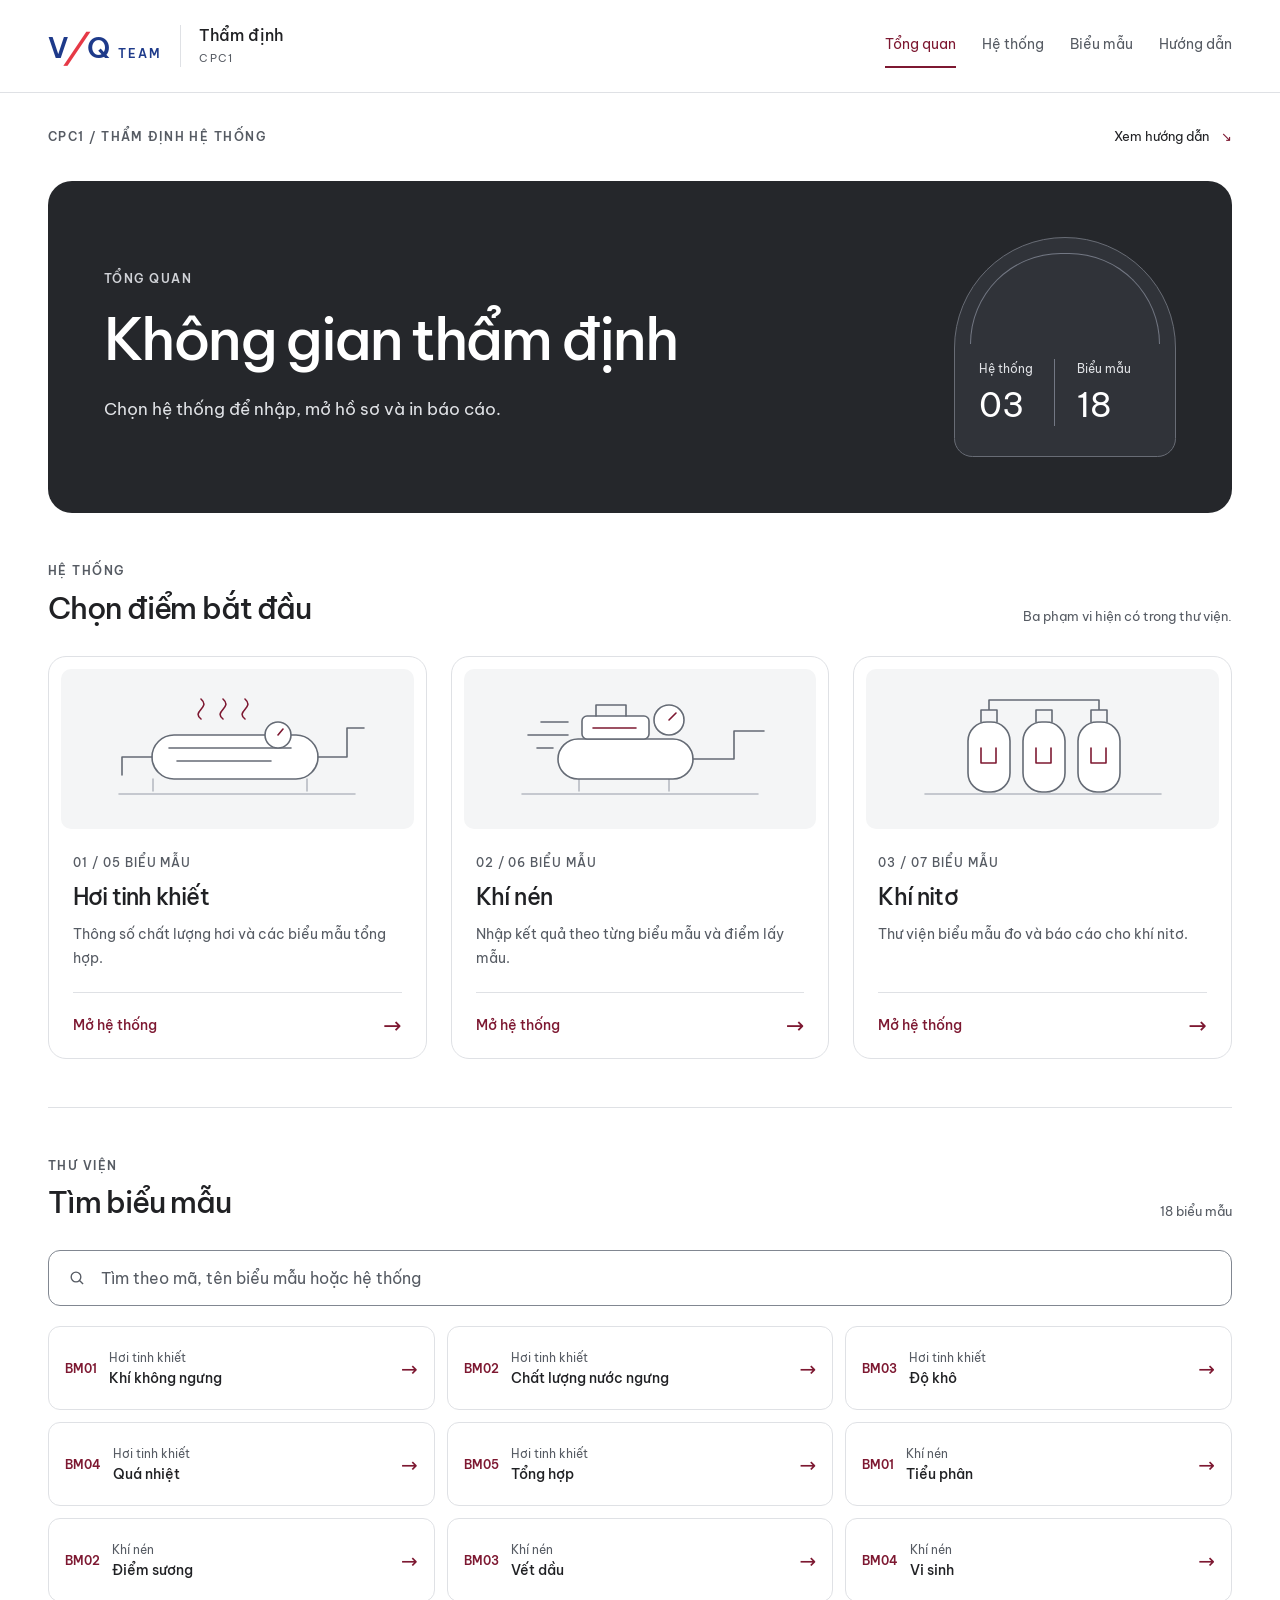
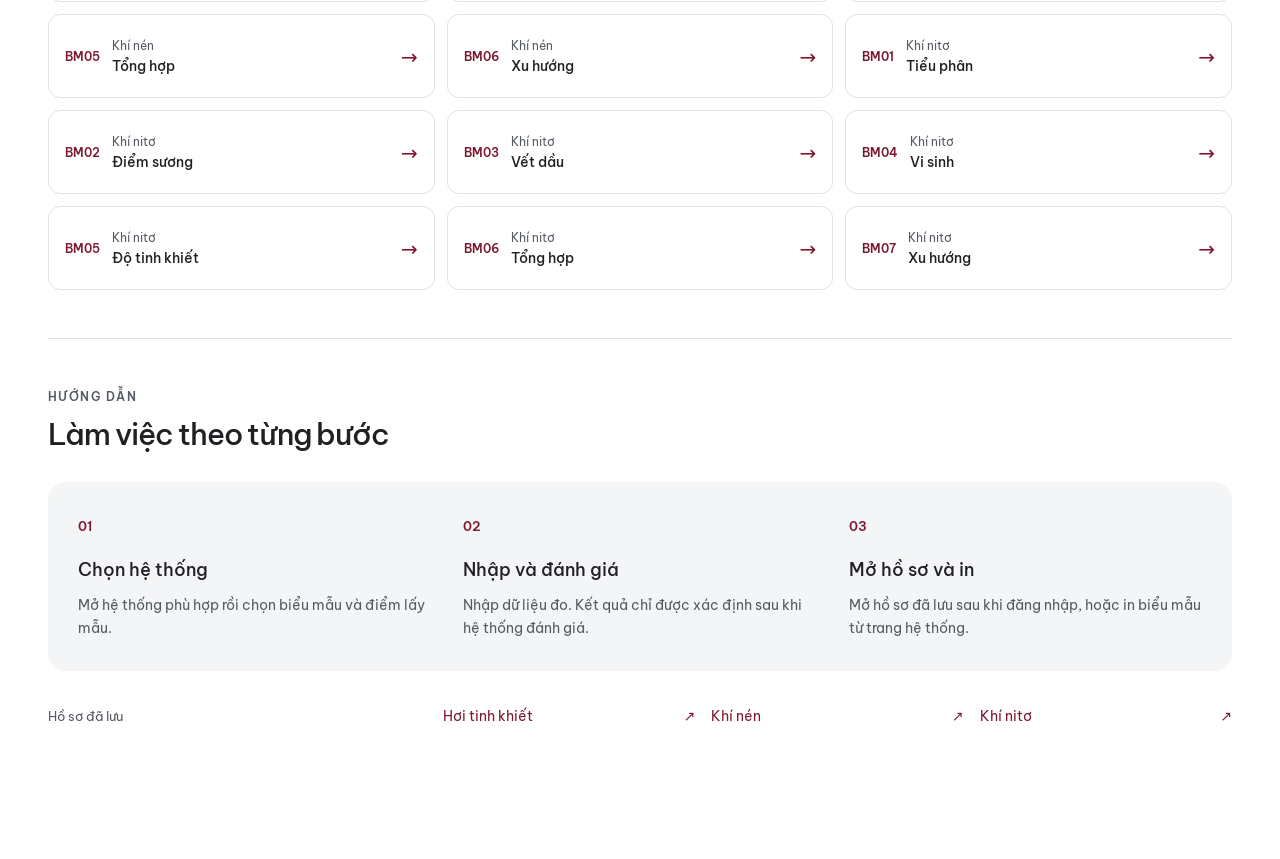
==== commit 1a0b1d05: "Publish authenticated entry, calculations, saved reports and PDF printing" ====
--- a/index.html
+++ b/index.html
@@ -9,7 +9,7 @@
     <link rel="stylesheet" href="./home.css" />
     <link rel="stylesheet" href="./brand.css">
   <link rel="icon" type="image/svg+xml" href="./favicon.svg">
-<link rel="stylesheet" href="./publication.css"></head>
+</head>
   <body>
     <a class="skip-link" href="#main-content">Bỏ qua điều hướng</a>
     <div class="home-shell">
@@ -40,7 +40,7 @@
           >
         </nav>
         <p class="sidebar-note">
-          Thư viện biểu mẫu thẩm định hệ thống.
+          Không gian làm việc cho hồ sơ thẩm định hệ thống.
         </p>
       </aside>
       <main id="main-content" tabindex="-1">
@@ -54,7 +54,7 @@
           <div>
             <p class="eyebrow">TỔNG QUAN</p>
             <h1 id="page-title">Không gian thẩm định</h1>
-            <p class="lede">Khám phá hệ thống và thư viện biểu mẫu thẩm định.</p><p class="publication-home-note">Bản giao diện · Chưa mở nhập liệu và lưu hồ sơ</p>
+            <p class="lede">Chọn hệ thống để nhập, mở hồ sơ và in báo cáo.</p>
           </div>
           <dl class="scope-counts" aria-label="Phạm vi thư viện hiện có">
             <div>
@@ -86,16 +86,16 @@
               <h3>Hơi tinh khiết</h3>
               <p>Thông số chất lượng hơi và các biểu mẫu tổng hợp.</p>
               <a href="./steam.html"
-                >Xem biểu mẫu <span aria-hidden="true">→</span></a
+                >Mở hệ thống <span aria-hidden="true">→</span></a
               >
             </article>
             <article class="system-card">
               <div class="card-icon"><svg viewBox="0 0 300 140" aria-hidden="true"><path d="M32 115h236M89 100v12M179 100v12" stroke="#b7bbc2"/><rect x="68" y="60" width="135" height="40" rx="20" fill="#fff"/><rect x="92" y="37" width="67" height="23" rx="5" fill="#fff"/><path d="M106 37V26h30v11M203 80h41V52h30M51 43h27M38 56h40M47 69h16"/><circle cx="179" cy="41" r="15" fill="#fff"/><path d="m179 41 7-7M103 49h43" stroke="#7d1831"/></svg></div>
               <p class="card-index">02 / 06 BIỂU MẪU</p>
               <h3>Khí nén</h3>
-              <p>Thư viện biểu mẫu cho các điểm lấy mẫu khí nén.</p>
+              <p>Nhập kết quả theo từng biểu mẫu và điểm lấy mẫu.</p>
               <a href="./gas.html?system=air"
-                >Xem biểu mẫu <span aria-hidden="true">→</span></a
+                >Mở hệ thống <span aria-hidden="true">→</span></a
               >
             </article>
             <article class="system-card">
@@ -104,7 +104,7 @@
               <h3>Khí nitơ</h3>
               <p>Thư viện biểu mẫu đo và báo cáo cho khí nitơ.</p>
               <a href="./gas.html?system=nitrogen"
-                >Xem biểu mẫu <span aria-hidden="true">→</span></a
+                >Mở hệ thống <span aria-hidden="true">→</span></a
               >
             </article>
           </div>
@@ -146,7 +146,7 @@
           <div class="section-heading">
             <div>
               <p class="eyebrow">HƯỚNG DẪN</p>
-              <h2 id="guides-title">Luồng làm việc sau khi kết nối</h2>
+              <h2 id="guides-title">Làm việc theo từng bước</h2>
             </div>
           </div>
           <div class="guides-grid">
@@ -172,10 +172,19 @@
               </p>
             </article>
           </div>
-          
+          <div class="record-links" aria-label="Mở hồ sơ đã lưu theo hệ thống">
+            <p>Hồ sơ đã lưu</p>
+            <a href="./steam.html?view=records"
+              >Hơi tinh khiết <span aria-hidden="true">↗</span></a
+            ><a href="./gas.html?system=air&amp;view=records"
+              >Khí nén <span aria-hidden="true">↗</span></a
+            ><a href="./gas.html?system=nitrogen&amp;view=records"
+              >Khí nitơ <span aria-hidden="true">↗</span></a
+            >
+          </div>
         </section>
       </main>
     </div>
     <script src="./home.js" defer></script>
-  <script src="./publication.js" defer></script></body>
+  </body>
 </html>
--- a/theme.css
+++ b/theme.css
@@ -69,3 +69,23 @@
 @media (prefers-reduced-motion: reduce) {
   *, *::before, *::after { scroll-behavior: auto !important; transition: none !important; }
 }
+.action-bar[hidden], .actionbar[hidden] { display: none !important; }
+.entry-welcome { padding: clamp(24px, 4vw, 48px); border: 1px solid var(--td-line); border-radius: var(--td-radius); background: var(--td-neutral-soft); }
+.entry-welcome h2, .entry-welcome h3 { max-width: 28ch; margin-bottom: 16px; font-size: clamp(22px, 3vw, 30px); line-height: 1.25; }
+.entry-welcome p { max-width: 58ch; color: var(--td-muted); margin-bottom: 24px; }
+.entry-welcome button { min-height: 48px; }
+
+/* Keep each populated trial and its result visible without horizontal scrolling. */
+.trial-groups { display: grid; gap: 24px; min-width: 0; }
+.trial-group { min-width: 0; margin: 0; padding: 20px; border: 1px solid var(--td-line); border-radius: 16px; }
+.trial-group legend { padding: 0 8px; font-size: 16px; font-weight: 600; }
+.trial-fields { display: grid; grid-template-columns: repeat(3, minmax(0, 1fr)); gap: 12px 20px; }
+.trial-group .result-box { margin-top: 12px; padding-top: 16px; border-top: 1px solid var(--td-line); }
+@media (max-width: 1100px) { .trial-fields { grid-template-columns: repeat(2, minmax(0, 1fr)); } }
+@media (max-width: 560px) { .trial-group { padding: 16px 12px; } .trial-fields { grid-template-columns: minmax(0, 1fr); } }
+@media (min-width: 881px) {
+  .app-shell > .sidebar { position: sticky; top: 0; align-self: start; height: 100dvh; min-height: 0; overflow-y: auto; }
+  .app-shell > .sidebar > :not(.location-panel) { flex-shrink: 0; }
+  .app-shell .location-panel { margin-top: 0; min-height: 180px; flex: 1; }
+  .app-shell .location-list { max-height: none; }
+}
